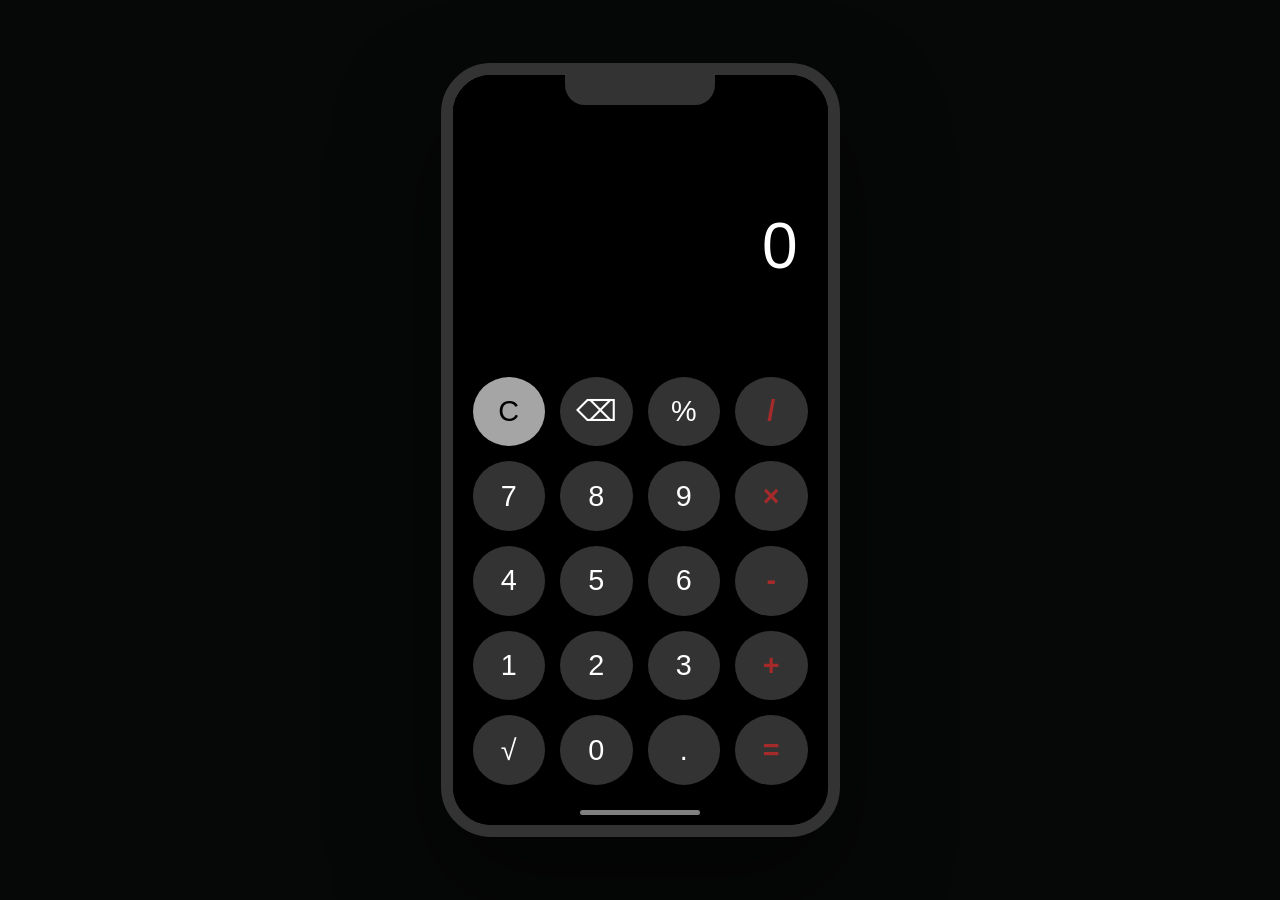
==== Calculator.html @ d27f7590 "Update UI and rename files" ====
<!doctype html>
<html lang="en">
  <head>
    <meta charset="UTF-8" />
    <meta name="viewport" content="width=device-width, initial-scale=1.0" />
    <link rel="stylesheet" href="src/style.css" />
    <title>Calculator</title>
  </head>
  <body>
    <div class="calculator-frame">
    <div class="notch"></div>
    <div class="calculator">
        <input type="text" id="display" disabled value="0">
        <div class="buttons">
            <button onclick="clearDisplay()">C</button>
            <button onclick="backspace()">⌫</button>
            <button onclick="appendToDisplay('%')">%</button>
            <button onclick="appendToDisplay('/')">/</button>
            <button onclick="appendToDisplay('7')">7</button>
            <button onclick="appendToDisplay('8')">8</button>
            <button onclick="appendToDisplay('9')">9</button>
            <button onclick="appendToDisplay('*')">×</button>
            <button onclick="appendToDisplay('4')">4</button>
            <button onclick="appendToDisplay('5')">5</button>
            <button onclick="appendToDisplay('6')">6</button>
            <button onclick="appendToDisplay('-')">-</button>
            <button onclick="appendToDisplay('1')">1</button>
            <button onclick="appendToDisplay('2')">2</button>
            <button onclick="appendToDisplay('3')">3</button>
            <button onclick="appendToDisplay('+')">+</button>
            <button onclick="calculateSquareRoot()">√</button>
            <button onclick="appendToDisplay('0')">0</button>
            <button onclick="appendToDisplay('.')">.</button>
            <button onclick="calculateResult()">=</button>
        </div>
    </div>
    <div class="home-bar"></div>
</div>

  </body>
</html>
---- src/style.css ----
body {
  margin: 0;
  height: 100vh;
  display: flex;
  justify-content: center;
  align-items: center;
  background-color: rgb(6, 7, 7);
  font-family: "Segoe UI", sans-serif;
}

.calculator-frame {
  width: 375px;
  height: 750px;
  background-color: #000;
  border: 12px solid #333;
  border-radius: 50px;
  position: relative;
  box-shadow: 0 50px 100px rgba(0, 0, 0, 0.5);
  overflow: hidden;
  display: flex;
  flex-direction: column;
}

.notch {
  width: 150px;
  height: 30px;
  background-color: #333;
  position: absolute;
  top: 0;
  left: 50%;
  transform: translateX(-50%);
  border-bottom-left-radius: 20px;
  border-bottom-right-radius: 20px;
  z-index: 10;
}

.home-bar {
  width: 120px;
  height: 5px;
  background-color: #fff;
  position: absolute;
  bottom: 10px;
  left: 50%;
  transform: translateX(-50%);
  border-radius: 10px;
  opacity: 0.5;
}

.calculator {
  flex: 1;
  display: flex;
  flex-direction: column;
  background-color: #000;
}

#display {
  height: 40%;
  width: 100%;
  background-color: #000;
  color: #fff;
  font-size: 4rem;
  text-align: right;
  padding: 80px 30px 20px;
  border: none;
  box-sizing: border-box;
  outline: none;
}

.buttons {
  height: 60%;
  display: grid;
  grid-template-columns: repeat(4, 1fr);
  grid-template-rows: repeat(5, 1fr);
  gap: 15px;
  padding: 20px;
  padding-bottom: 40px;
}

button {
  border: none;
  border-radius: 50%; 
  font-size: 1.8rem;
  cursor: pointer;
  background-color: #333;
  color: #fff;
  transition: opacity 0.2s;
}

button:active {
  opacity: 0.7;
}

button:nth-child(4n) {
  background-color: #333;
  color: #a52a2a;
  font-weight: bold;
}

button:nth-child(1) {
  background-color: #a5a5a5;
  color: #000;
}

button:nth-child(20) {
  color: #a52a2a;
}
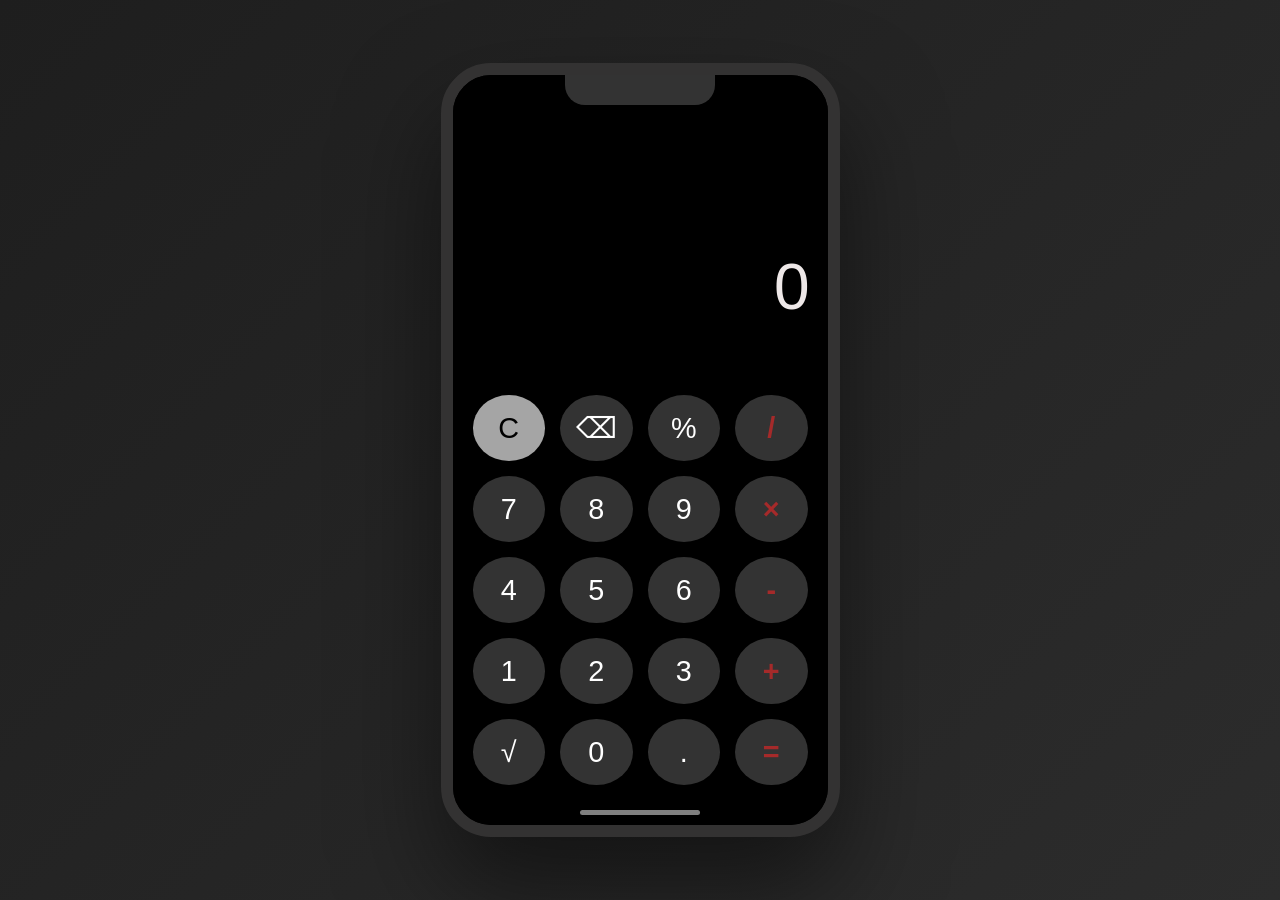
==== commit d8b99fe5: "Added javascript code to make the calculator  functional and updated the HTML and CSS files to   imp" ====
--- a/Calculator.html
+++ b/Calculator.html
@@ -8,34 +8,39 @@
   </head>
   <body>
     <div class="calculator-frame">
-    <div class="notch"></div>
-    <div class="calculator">
-        <input type="text" id="display" disabled value="0">
+      <div class="notch"></div>
+      <div class="calculator">
+        <div class="display-container">
+          <input type="text" id="display" disabled value="0" />
+          <div id="preview"></div>
+        </div>
+
         <div class="buttons">
-            <button onclick="clearDisplay()">C</button>
-            <button onclick="backspace()">⌫</button>
-            <button onclick="appendToDisplay('%')">%</button>
-            <button onclick="appendToDisplay('/')">/</button>
-            <button onclick="appendToDisplay('7')">7</button>
-            <button onclick="appendToDisplay('8')">8</button>
-            <button onclick="appendToDisplay('9')">9</button>
-            <button onclick="appendToDisplay('*')">×</button>
-            <button onclick="appendToDisplay('4')">4</button>
-            <button onclick="appendToDisplay('5')">5</button>
-            <button onclick="appendToDisplay('6')">6</button>
-            <button onclick="appendToDisplay('-')">-</button>
-            <button onclick="appendToDisplay('1')">1</button>
-            <button onclick="appendToDisplay('2')">2</button>
-            <button onclick="appendToDisplay('3')">3</button>
-            <button onclick="appendToDisplay('+')">+</button>
-            <button onclick="calculateSquareRoot()">√</button>
-            <button onclick="appendToDisplay('0')">0</button>
-            <button onclick="appendToDisplay('.')">.</button>
-            <button onclick="calculateResult()">=</button>
+          <button onclick="clearDisplay()">C</button>
+          <button onclick="backspace()">⌫</button>
+          <button onclick="appendToDisplay('%')">%</button>
+          <button onclick="appendToDisplay('/')">/</button>
+          <button onclick="appendToDisplay('7')">7</button>
+          <button onclick="appendToDisplay('8')">8</button>
+          <button onclick="appendToDisplay('9')">9</button>
+          <button onclick="appendToDisplay('*')">×</button>
+          <button onclick="appendToDisplay('4')">4</button>
+          <button onclick="appendToDisplay('5')">5</button>
+          <button onclick="appendToDisplay('6')">6</button>
+          <button onclick="appendToDisplay('-')">-</button>
+          <button onclick="appendToDisplay('1')">1</button>
+          <button onclick="appendToDisplay('2')">2</button>
+          <button onclick="appendToDisplay('3')">3</button>
+          <button onclick="appendToDisplay('+')">+</button>
+          <button onclick="calculateSquareRoot()">√</button>
+          <button onclick="appendToDisplay('0')">0</button>
+          <button onclick="appendToDisplay('.')">.</button>
+          <button onclick="calculateResult()">=</button>
         </div>
+      </div>
+      <div class="home-bar"></div>
     </div>
-    <div class="home-bar"></div>
-</div>
 
+    <script src="src/Calculator.js"></script>
   </body>
 </html>
--- a/src/style.css
+++ b/src/style.css
@@ -4,15 +4,15 @@
   display: flex;
   justify-content: center;
   align-items: center;
-  background-color: rgb(6, 7, 7);
   font-family: "Segoe UI", sans-serif;
+  background: linear-gradient(135deg, #1e1e1e, #2c2c2c);
 }
 
 .calculator-frame {
   width: 375px;
   height: 750px;
   background-color: #000;
-  border: 12px solid #333;
+  border: 12px solid #333232;
   border-radius: 50px;
   position: relative;
   box-shadow: 0 50px 100px rgba(0, 0, 0, 0.5);
@@ -54,16 +54,30 @@
 }
 
 #display {
-  height: 40%;
   width: 100%;
-  background-color: #000;
-  color: #fff;
+  background: rgb(0, 0, 0);
+  color: #eee8e8;
   font-size: 4rem;
   text-align: right;
-  padding: 80px 30px 20px;
   border: none;
-  box-sizing: border-box;
   outline: none;
+  transition: font-size 0.1s ease;
+  white-space: nowrap;
+  overflow: hidden;
+}
+
+.display-container {
+  height: 40%;
+  display: flex;
+  flex-direction: column;
+  justify-content: flex-end;
+  padding: 20px;
+}
+#preview {
+  color: #a52a2a;
+  font-size: 1.5rem;
+  text-align: right;
+  height: 30px;
 }
 
 .buttons {
@@ -78,7 +92,7 @@
 
 button {
   border: none;
-  border-radius: 50%; 
+  border-radius: 50%;
   font-size: 1.8rem;
   cursor: pointer;
   background-color: #333;
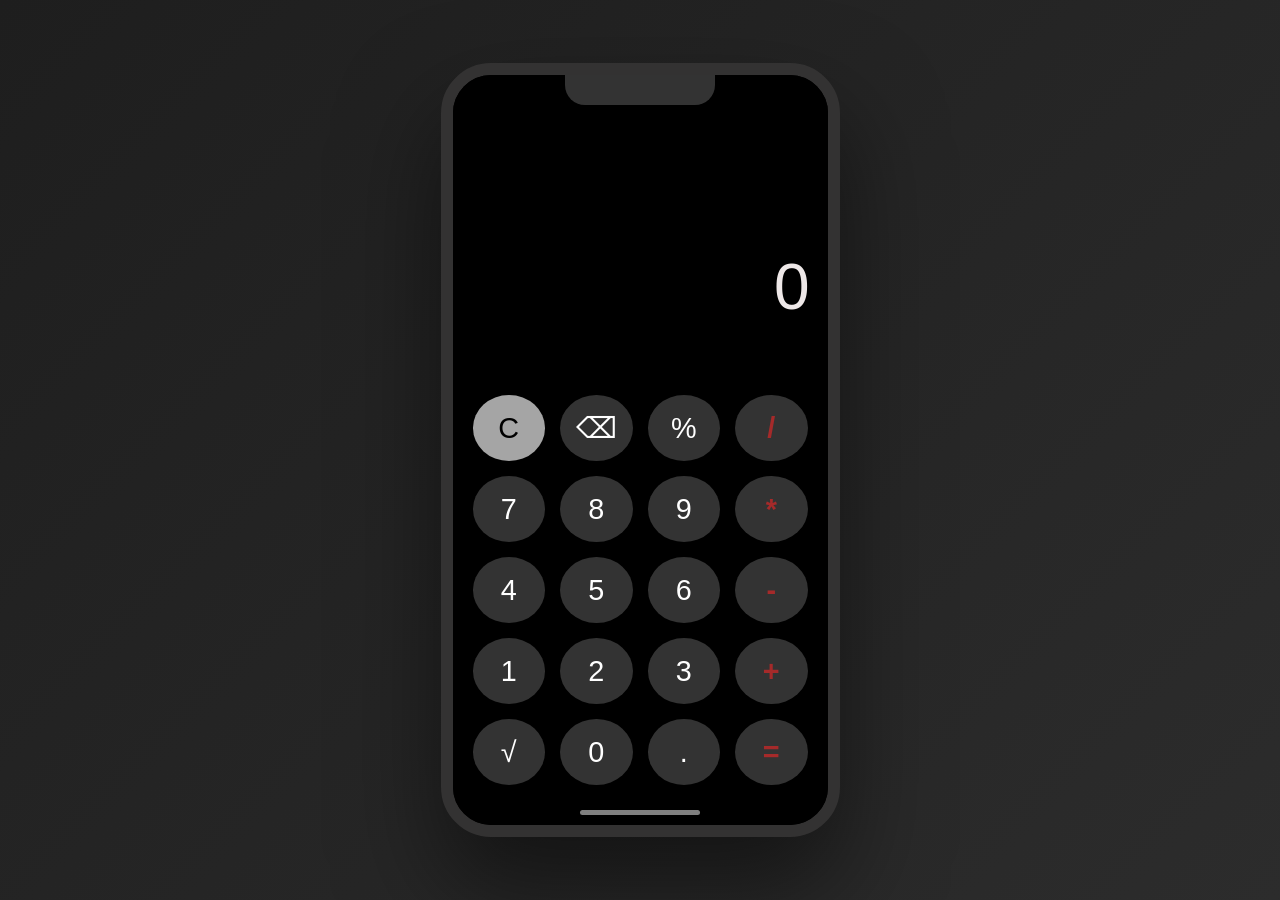
==== commit 795e51b1: "update Assets file and add screenshot of the  calculator output for real world application of the ca" ====
--- a/Calculator.html
+++ b/Calculator.html
@@ -23,7 +23,7 @@
           <button onclick="appendToDisplay('7')">7</button>
           <button onclick="appendToDisplay('8')">8</button>
           <button onclick="appendToDisplay('9')">9</button>
-          <button onclick="appendToDisplay('*')">×</button>
+          <button onclick="appendToDisplay('x')">*</button>
           <button onclick="appendToDisplay('4')">4</button>
           <button onclick="appendToDisplay('5')">5</button>
           <button onclick="appendToDisplay('6')">6</button>
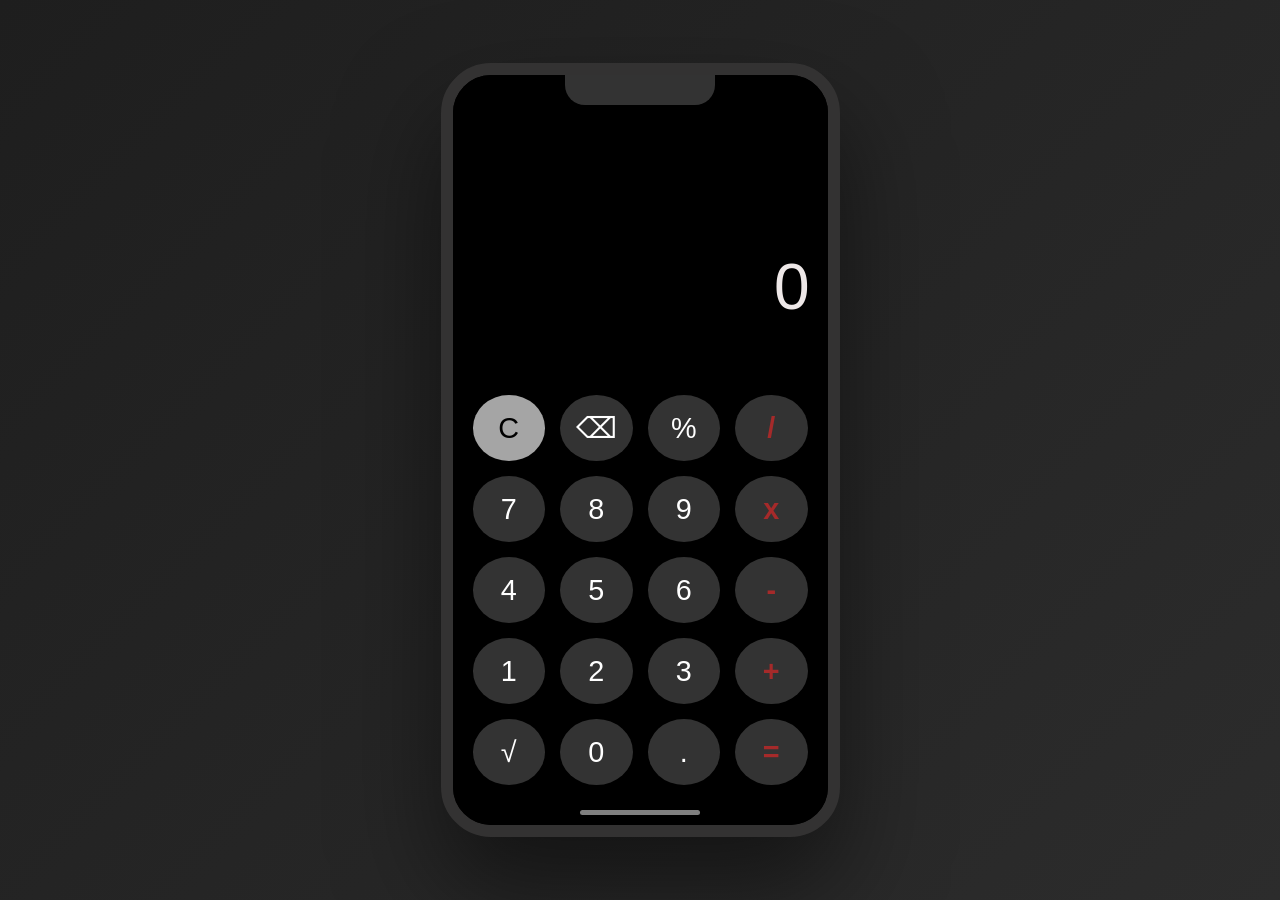
==== commit c3eb2e39: "added some changes to the calculator.html file" ====
--- a/Calculator.html
+++ b/Calculator.html
@@ -23,7 +23,7 @@
           <button onclick="appendToDisplay('7')">7</button>
           <button onclick="appendToDisplay('8')">8</button>
           <button onclick="appendToDisplay('9')">9</button>
-          <button onclick="appendToDisplay('x')">*</button>
+          <button onclick="appendToDisplay('x')">x</button>
           <button onclick="appendToDisplay('4')">4</button>
           <button onclick="appendToDisplay('5')">5</button>
           <button onclick="appendToDisplay('6')">6</button>
